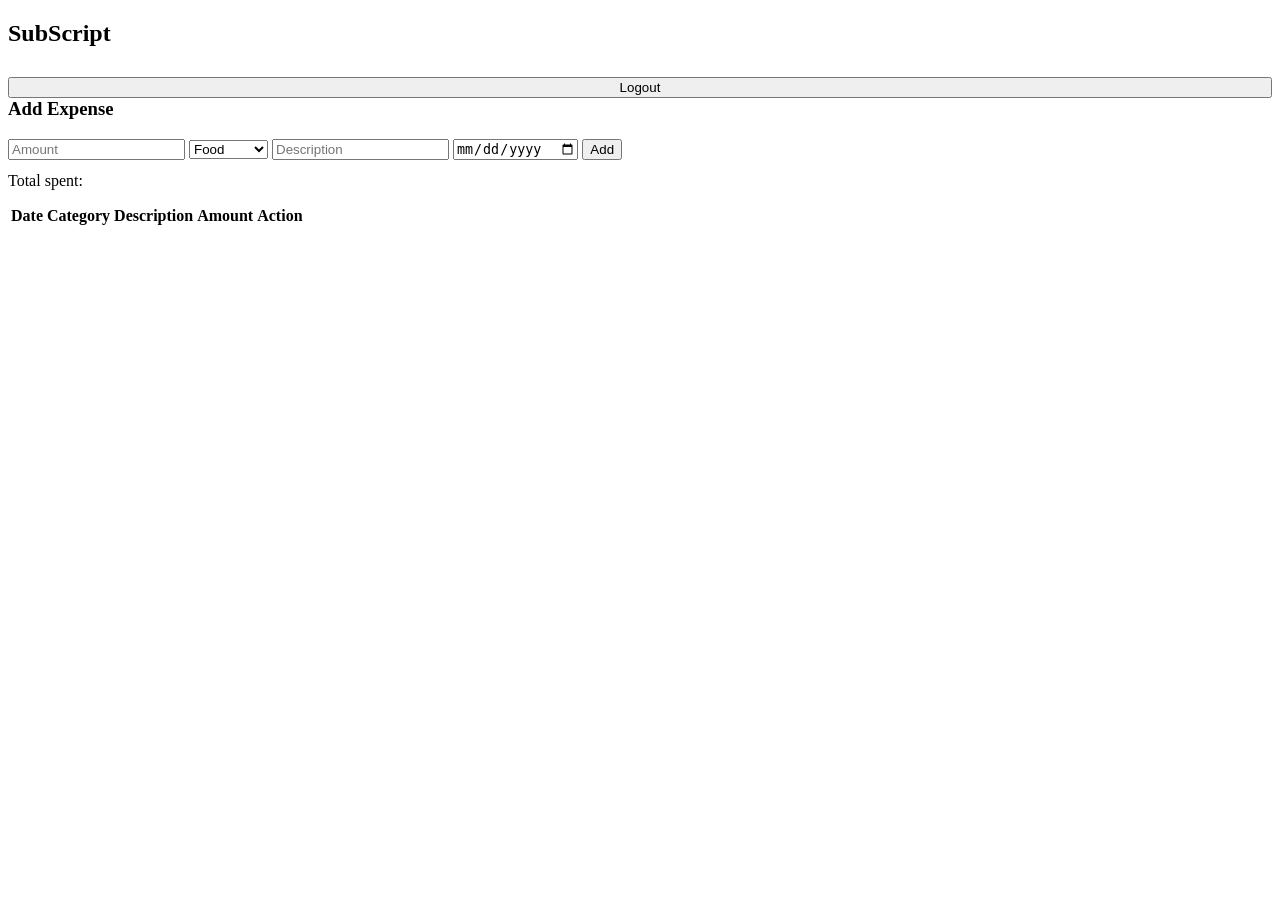
==== frontend/expenses.html @ 9d23a051 "dashboard and expenses page" ====
<!doctype html>
<html lang="en">
  <head>
    <meta charset="UTF-8" />
    <meta name="viewport" content="width=device-width, initial-scale=1.0" />
    <title>Expenses - SubScript</title>
    <link rel="stylesheet" href="./static/styles.css" />
  </head>
  <body data-page="expenses">
    <div class="layout">
      <aside class="sidebar">
        <h2>SubScript</h2>
        <nav id="sidebar-nav" class="nav"></nav>
        <div class="card" style="margin-top: 14px;">
          <p id="user-name" style="margin: 0; font-weight: 700;"></p>
          <p id="user-email" class="muted" style="margin: 6px 0 0;"></p>
          <button id="logout-btn" class="btn btn-ghost" style="margin-top: 10px; width: 100%;">Logout</button>
        </div>
      </aside>

      <main class="main">
        <div class="topbar">
          <h1 id="top-title" style="margin: 0; font-size: 1.6rem;"></h1>
        </div>

        <section class="card">
          <h3 style="margin-top: 0;">Add Expense</h3>
          <form id="expense-form" class="row">
            <input class="input" type="number" name="amount" placeholder="Amount" required />
            <select name="category">
              <option value="Food">Food</option>
              <option value="Transport">Transport</option>
              <option value="Fun">Fun</option>
              <option value="Other">Other</option>
            </select>
            <input class="input" name="description" placeholder="Description" />
            <input class="input" type="date" name="spent_at" />
            <button type="submit" class="btn btn-primary">Add</button>
          </form>
          <p class="muted" style="margin-bottom: 0; margin-top: 12px;">Total spent: <strong id="expenses-total"></strong></p>
        </section>

        <section class="card" style="margin-top: 14px; overflow-x: auto;">
          <table class="table">
            <thead>
              <tr>
                <th>Date</th>
                <th>Category</th>
                <th>Description</th>
                <th>Amount</th>
                <th>Action</th>
              </tr>
            </thead>
            <tbody id="expenses-table-body"></tbody>
          </table>
        </section>
      </main>
    </div>

    <script type="module" src="./static/app.js"></script>
  </body>
</html>
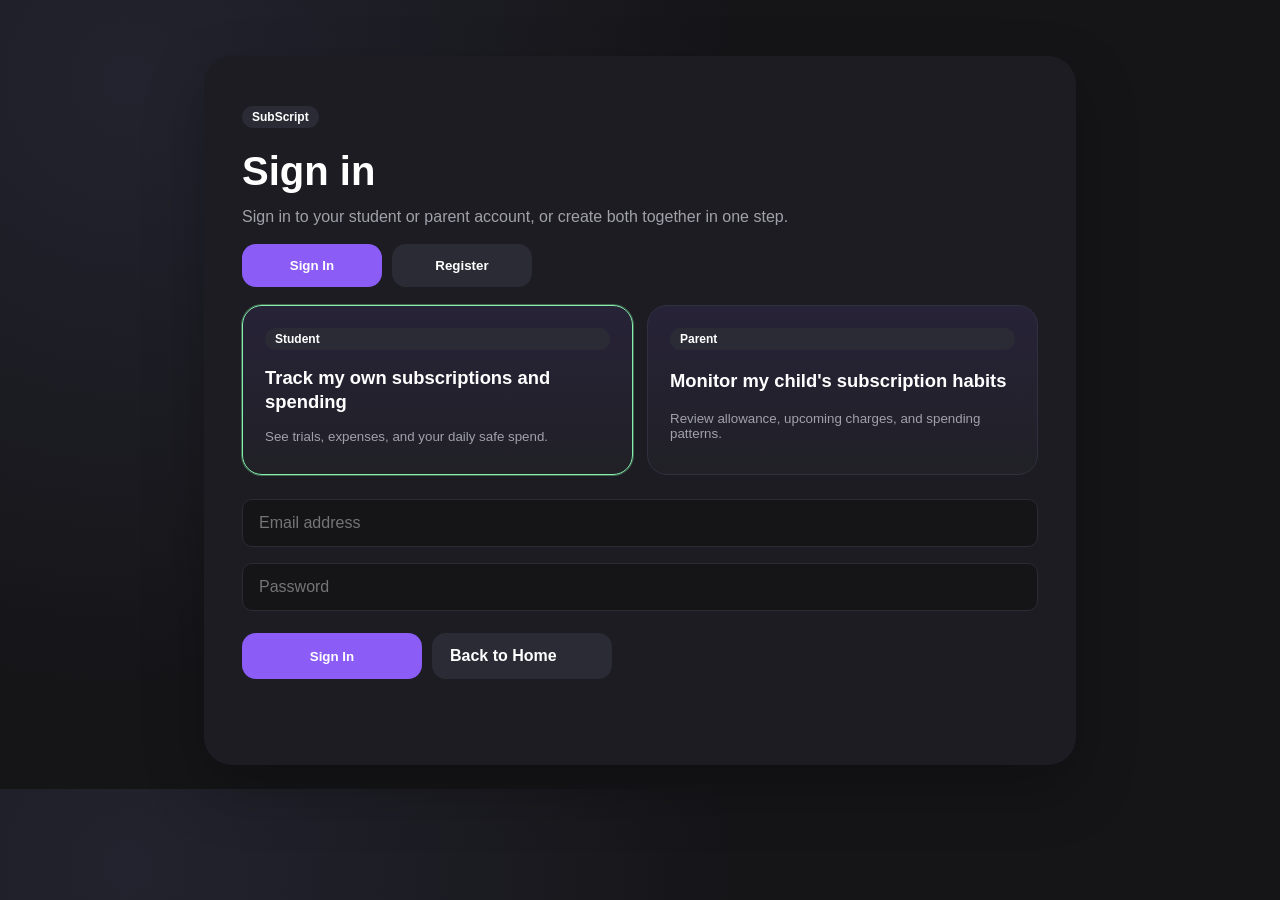
==== commit 738c92be: "updated frontend" ====
--- a/frontend/expenses.html
+++ b/frontend/expenses.html
@@ -23,8 +23,8 @@
           <h1 id="top-title" style="margin: 0; font-size: 1.6rem;"></h1>
         </div>
 
-        <section class="card">
-          <h3 style="margin-top: 0;">Add Expense</h3>
+        <section id="expense-form-section" class="card">
+          <h3 id="expenses-form-title" style="margin-top: 0;">Add Expense</h3>
           <form id="expense-form" class="row">
             <input class="input" type="number" name="amount" placeholder="Amount" required />
             <select name="category">
@@ -37,6 +37,7 @@
             <input class="input" type="date" name="spent_at" />
             <button type="submit" class="btn btn-primary">Add</button>
           </form>
+          <p id="expenses-readonly-note" class="muted" style="display: none; margin-top: 12px;">Parents can monitor the student's expenses here, but only the student can add or remove entries.</p>
           <p class="muted" style="margin-bottom: 0; margin-top: 12px;">Total spent: <strong id="expenses-total"></strong></p>
         </section>
 
--- a/frontend/static/styles.css
+++ b/frontend/static/styles.css
@@ -0,0 +1,440 @@
+:root {
+  --bg: #151518;
+  --card: #1c1c22;
+  --card-soft: #20202a;
+  --muted: #a1a1aa;
+  --text: #ffffff;
+  --accent: #8b5cf6;
+  --accent-2: #f5c84c;
+  --ok: #86efac;
+  --danger: #f87171;
+  --radius: 18px;
+}
+
+* {
+  box-sizing: border-box;
+}
+
+body {
+  margin: 0;
+  font-family: -apple-system, BlinkMacSystemFont, 'Segoe UI', sans-serif;
+  color: var(--text);
+  background: radial-gradient(circle at 10% 10%, #23232f 0%, var(--bg) 45%);
+}
+
+a {
+  color: inherit;
+  text-decoration: none;
+}
+
+.page {
+  max-width: 1080px;
+  margin: 0 auto;
+  padding: 24px;
+}
+
+.page-landing {
+  min-height: 100vh;
+  display: flex;
+  flex-direction: column;
+  gap: 0;
+  max-width: none;
+  width: 100%;
+  padding: 0;
+  position: relative;
+  overflow: hidden;
+  background:
+    linear-gradient(135deg, rgba(255, 255, 255, 0.06), rgba(255, 255, 255, 0.015)),
+    radial-gradient(circle at top left, rgba(245, 200, 76, 0.12), transparent 28%),
+    radial-gradient(circle at 80% 20%, rgba(139, 92, 246, 0.18), transparent 30%),
+    radial-gradient(circle at bottom right, rgba(134, 239, 172, 0.12), transparent 32%);
+  backdrop-filter: blur(24px);
+}
+
+.page-landing::before,
+.page-landing::after {
+  content: '';
+  position: absolute;
+  border-radius: 999px;
+  filter: blur(10px);
+  pointer-events: none;
+}
+
+.page-landing::before {
+  width: 320px;
+  height: 320px;
+  top: -120px;
+  left: -80px;
+  background: rgba(245, 200, 76, 0.16);
+}
+
+.page-landing::after {
+  width: 420px;
+  height: 420px;
+  right: -120px;
+  bottom: -160px;
+  background: rgba(139, 92, 246, 0.16);
+}
+
+.auth-page {
+  max-width: 920px;
+  padding-top: 56px;
+}
+
+.hero {
+  background: var(--card);
+  border-radius: 28px;
+  padding: 28px;
+  box-shadow: 0 24px 60px rgba(0, 0, 0, 0.25);
+}
+
+.auth-hero {
+  padding: 38px;
+}
+
+.hero-actions {
+  margin-top: 16px;
+}
+
+.hero h1 {
+  margin: 0;
+  font-size: 2.5rem;
+  line-height: 1.05;
+}
+
+.landing-hero {
+  display: grid;
+  grid-template-columns: minmax(0, 1fr);
+  gap: 22px;
+  align-items: stretch;
+  min-height: calc(100vh - 120px);
+  width: min(100%, 1200px);
+  margin: 0 auto;
+  padding: 72px 42px 40px;
+  border-radius: 0 0 36px 36px;
+  background:
+    linear-gradient(180deg, rgba(255, 255, 255, 0.08), rgba(255, 255, 255, 0.025)),
+    linear-gradient(135deg, rgba(29, 30, 39, 0.82) 0%, rgba(20, 21, 28, 0.72) 100%);
+  box-shadow: 0 30px 70px rgba(0, 0, 0, 0.22);
+  border: 1px solid rgba(255, 255, 255, 0.08);
+  border-top: 0;
+  backdrop-filter: blur(22px);
+}
+
+.landing-copy {
+  display: flex;
+  flex-direction: column;
+  justify-content: center;
+  align-items: center;
+  text-align: center;
+  gap: 18px;
+}
+
+.landing-copy h1 {
+  margin: 0;
+  font-size: clamp(2.6rem, 4vw, 4.5rem);
+  line-height: 0.95;
+  max-width: 12ch;
+}
+
+.landing-lead {
+  max-width: 52ch;
+  font-size: 1.05rem;
+  line-height: 1.7;
+}
+
+.muted {
+  color: var(--muted);
+}
+
+.btn {
+  border: 0;
+  border-radius: 12px;
+  padding: 10px 16px;
+  font-weight: 700;
+  cursor: pointer;
+}
+
+.btn-primary {
+  background: var(--accent);
+  color: #fff;
+}
+
+.btn-ghost {
+  background: #2b2b36;
+  color: #fff;
+}
+
+.btn-danger {
+  background: rgba(248, 113, 113, 0.2);
+  color: #fecaca;
+}
+
+.grid {
+  display: grid;
+  gap: 16px;
+}
+
+.grid-3 {
+  grid-template-columns: repeat(3, minmax(0, 1fr));
+}
+
+.grid-2 {
+  grid-template-columns: repeat(2, minmax(0, 1fr));
+}
+
+.landing-band {
+  text-align: center;
+  padding: 24px 20px 0;
+}
+
+.card {
+  background: var(--card);
+  border-radius: var(--radius);
+  padding: 16px;
+}
+
+.landing-points {
+  display: flex;
+  flex-wrap: wrap;
+  justify-content: center;
+  gap: 10px;
+}
+
+.landing-points span {
+  border-radius: 999px;
+  padding: 8px 12px;
+  background: rgba(255, 255, 255, 0.06);
+  color: #ececf3;
+  font-size: 0.9rem;
+}
+
+.hero-actions-large .btn {
+  min-width: 210px;
+  padding: 16px 24px;
+  font-size: 1rem;
+  border-radius: 16px;
+}
+
+.landing-note {
+  margin: 0;
+  text-align: center;
+  color: #d7d7df;
+  font-size: 1rem;
+  padding: 8px 24px 0;
+}
+
+.role-picker {
+  display: grid;
+  gap: 14px;
+  grid-template-columns: repeat(2, minmax(0, 1fr));
+}
+
+.auth-switcher {
+  display: flex;
+  gap: 10px;
+  flex-wrap: wrap;
+}
+
+.auth-switcher .btn {
+  min-width: 140px;
+  padding: 14px 18px;
+  border-radius: 14px;
+}
+
+.auth-switcher .btn.active {
+  background: var(--accent);
+}
+
+.auth-form {
+  margin-top: 8px;
+}
+
+.role-card {
+  display: grid;
+  gap: 8px;
+  width: 100%;
+  text-align: left;
+  border: 1px solid #2f3140;
+  background: linear-gradient(180deg, rgba(139, 92, 246, 0.1), rgba(255, 255, 255, 0.02));
+  color: var(--text);
+  border-radius: 20px;
+  padding: 22px;
+  min-height: 170px;
+  cursor: pointer;
+}
+
+.role-card.active {
+  border-color: var(--ok);
+  box-shadow: 0 0 0 1px rgba(134, 239, 172, 0.35);
+}
+
+.role-card strong {
+  font-size: 1.15rem;
+  line-height: 1.3;
+}
+
+.role-tag {
+  display: inline-flex;
+  align-items: center;
+  gap: 6px;
+  margin-top: 10px;
+  color: var(--muted);
+  font-size: 0.92rem;
+}
+
+.value {
+  font-size: 2rem;
+  font-weight: 800;
+  margin-top: 8px;
+}
+
+.badge {
+  border-radius: 999px;
+  padding: 4px 10px;
+  font-size: 12px;
+  font-weight: 700;
+  background: #2b2b36;
+  display: inline-block;
+}
+
+.layout {
+  min-height: 100vh;
+  display: grid;
+  grid-template-columns: 230px 1fr;
+}
+
+.sidebar {
+  background: var(--card);
+  padding: 18px;
+}
+
+.sidebar h2 {
+  margin: 0 0 16px;
+  font-size: 1.25rem;
+}
+
+.nav {
+  display: grid;
+  gap: 8px;
+}
+
+.nav a {
+  border-radius: 999px;
+  padding: 10px 12px;
+  color: var(--muted);
+}
+
+.nav a.active {
+  color: #fff;
+  background: rgba(134, 239, 172, 0.2);
+}
+
+.main {
+  padding: 18px;
+}
+
+.topbar {
+  background: rgba(21, 21, 24, 0.9);
+  border: 1px solid #2b2b36;
+  border-radius: 14px;
+  padding: 12px 14px;
+  margin-bottom: 14px;
+}
+
+.table {
+  width: 100%;
+  border-collapse: collapse;
+}
+
+.table th,
+.table td {
+  text-align: left;
+  padding: 10px;
+  border-bottom: 1px solid #2b2b36;
+}
+
+.table th:last-child,
+.table td:last-child {
+  text-align: right;
+}
+
+.row {
+  display: flex;
+  gap: 10px;
+  flex-wrap: wrap;
+}
+
+.input,
+select {
+  background: #151518;
+  border: 1px solid #2b2b36;
+  color: #fff;
+  border-radius: 10px;
+  padding: 14px 16px;
+  font-size: 1rem;
+}
+
+.auth-form .btn {
+  min-width: 180px;
+  padding: 14px 18px;
+  border-radius: 14px;
+}
+
+.kpi-yellow {
+  background: var(--accent-2);
+  color: #000;
+}
+
+.kpi-purple {
+  background: var(--accent);
+  color: #000;
+}
+
+.kpi-green {
+  background: var(--ok);
+  color: #000;
+}
+
+.footer {
+  margin-top: auto;
+  padding: 28px 24px 18px;
+  color: var(--muted);
+  text-align: center;
+}
+
+@media (max-width: 940px) {
+  .layout {
+    grid-template-columns: 1fr;
+  }
+
+  .landing-hero {
+    min-height: auto;
+    width: calc(100% - 24px);
+    margin-top: 12px;
+    padding: 32px 24px 28px;
+    border-radius: 28px;
+    border-top: 1px solid rgba(255, 255, 255, 0.08);
+  }
+
+  .sidebar {
+    border-bottom: 1px solid #2b2b36;
+  }
+
+  .grid-3,
+  .grid-2 {
+    grid-template-columns: 1fr;
+  }
+
+  .hero h1 {
+    font-size: 2rem;
+  }
+
+  .landing-copy h1 {
+    max-width: none;
+  }
+
+  .role-picker {
+    grid-template-columns: 1fr;
+  }
+}
